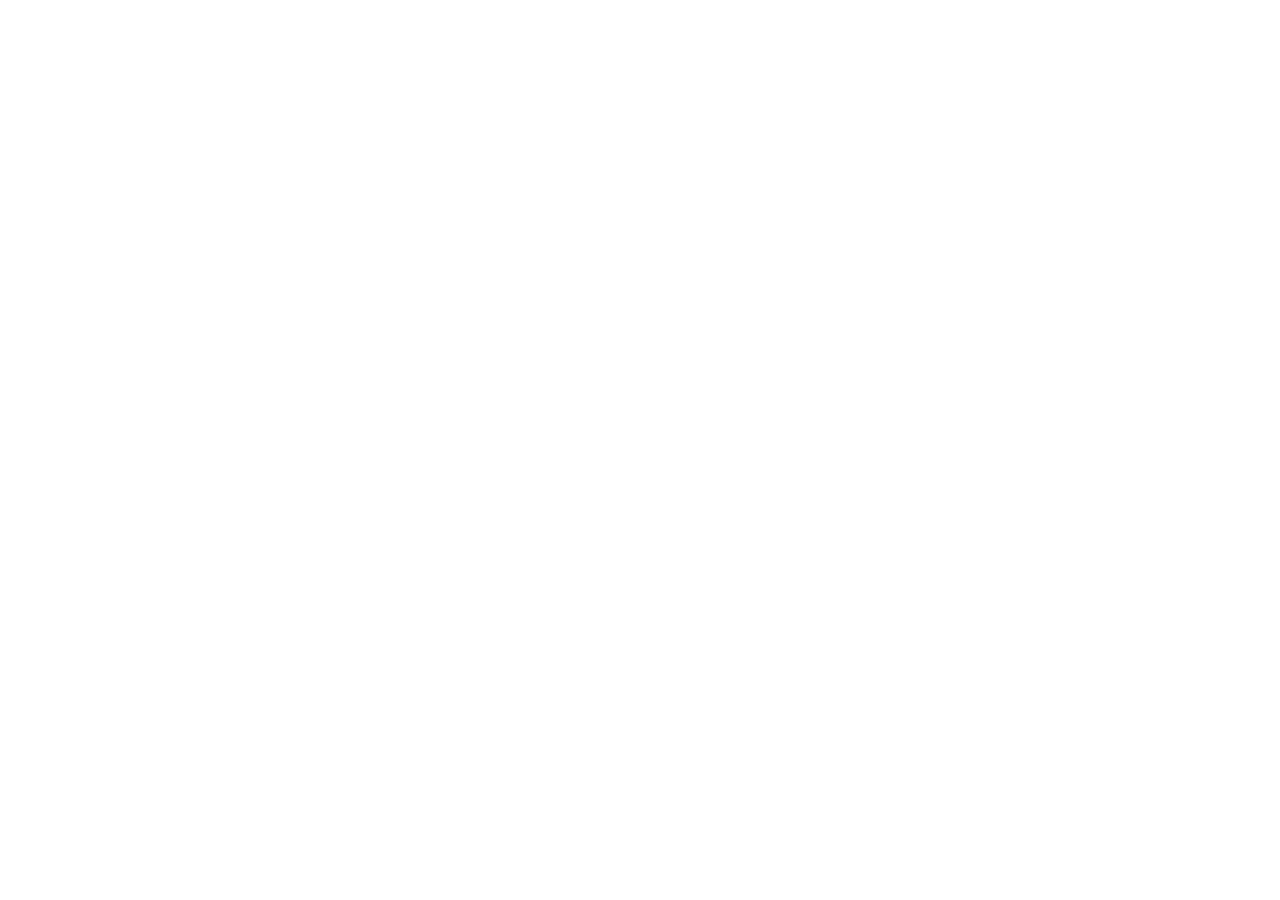
==== index.html @ 6f412467 "Added html skeleton" ====
<!DOCTYPE html>
<html lang="en">
    <head>
        <meta charset="UTF-8">
        <meta name="viewport" content="width=device-width, initial-scale=1.0">
        <title>MediGuide</title>
        <link rel="stylesheet" href="style.css">
    </head>
    <body>

    </body>
</html>
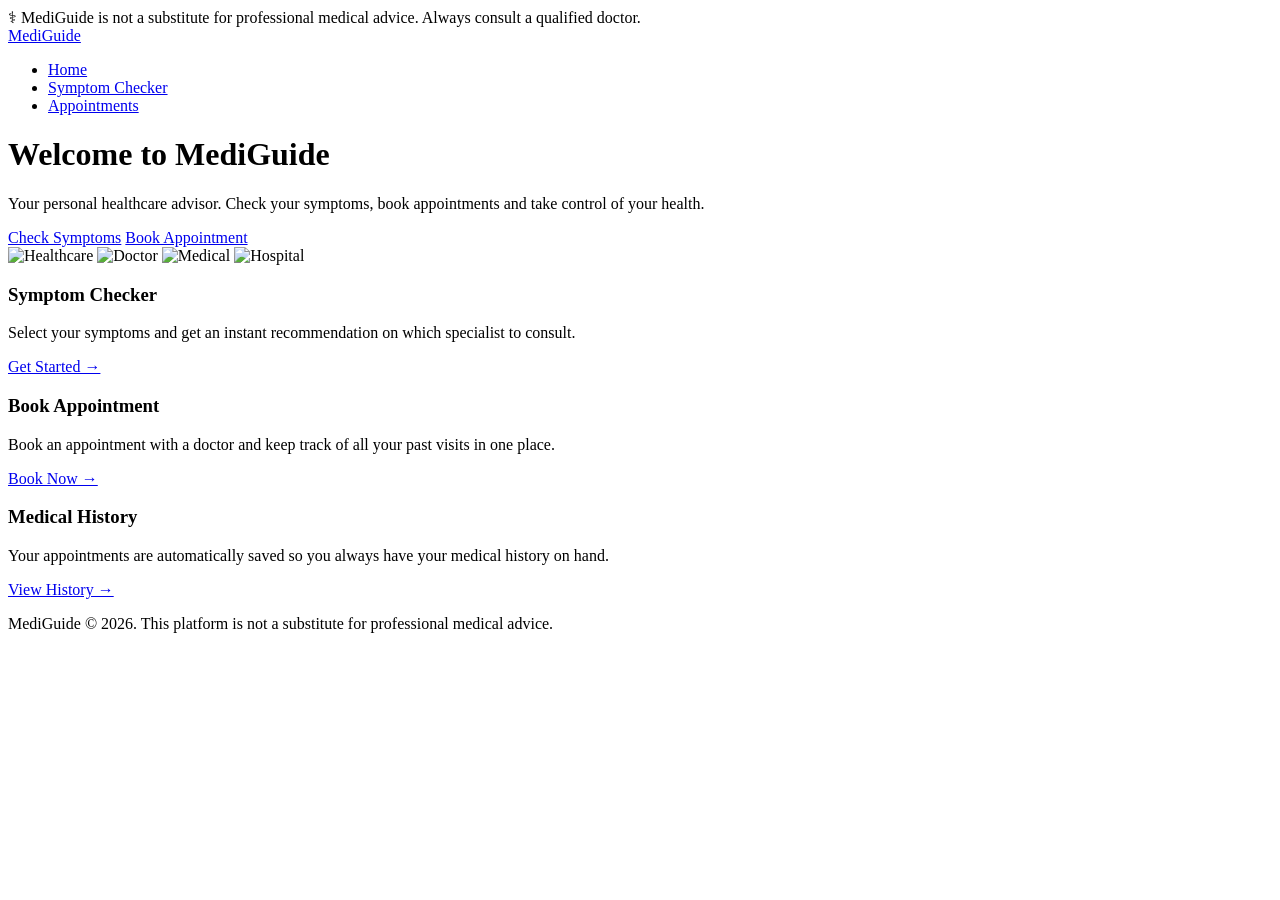
==== commit 9f927ab6: "add HTML for all pages" ====
--- a/index.html
+++ b/index.html
@@ -7,6 +7,59 @@
         <link rel="stylesheet" href="style.css">
     </head>
     <body>
+        <div class="disclaimer-bar">
+            ⚕ MediGuide is not a substitute for professional medical advice. Always consult a qualified doctor.
+        </div>
+        <nav>
+            <div class="logo">
+                <a href="index.html">MediGuide</a>
+            </div>
+            <ul>
+                <li><a href="index.html">Home</a></li>
+                <li><a href="symptom-checker.html">Symptom Checker</a></li>
+                <li><a href="appointment.html">Appointments</a></li>
+            </ul>
+        </nav>
+        <header>
+            <div class="hero">
+                <h1>Welcome to MediGuide</h1>
+                <p>Your personal healthcare advisor. Check your symptoms, book appointments and take control of your health.</p>
+                <div class="hero-buttons">
+                    <a href="symptom-checker.html" class="btn-primary">Check Symptoms</a>
+                    <a href="appointment.html" class="btn-secondary">Book Appointment</a>
+                </div>
+            </div>
+        </header>
 
+        <div class="carousel">
+            <div class="carousel-track">
+                <img src="images/slide1.jpg" alt="Healthcare">
+                <img src="images/slide2.jpg" alt="Doctor">
+                <img src="images/slide3.jpg" alt="Medical">
+                <img src="images/slide4.jpg" alt="Hospital">
+            </div>
+        </div>
+
+        <section class="features">
+            <div class="feature-card">
+                <h3>Symptom Checker</h3>
+                <p>Select your symptoms and get an instant recommendation on which specialist to consult.</p>
+                <a href="symptom-checker.html">Get Started →</a>
+            </div>
+            <div class="feature-card">
+                <h3>Book Appointment</h3>
+                <p>Book an appointment with a doctor and keep track of all your past visits in one place.</p>
+                <a href="appointment.html">Book Now →</a>
+            </div>
+            <div class="feature-card">
+                <h3>Medical History</h3>
+                <p>Your appointments are automatically saved so you always have your medical history on hand.</p>
+                <a href="appointment.html">View History →</a>
+            </div>
+        </section>
+
+        <footer>
+            <p>MediGuide &copy; 2026. This platform is not a substitute for professional medical advice.</p>
+        </footer>
     </body>
 </html>
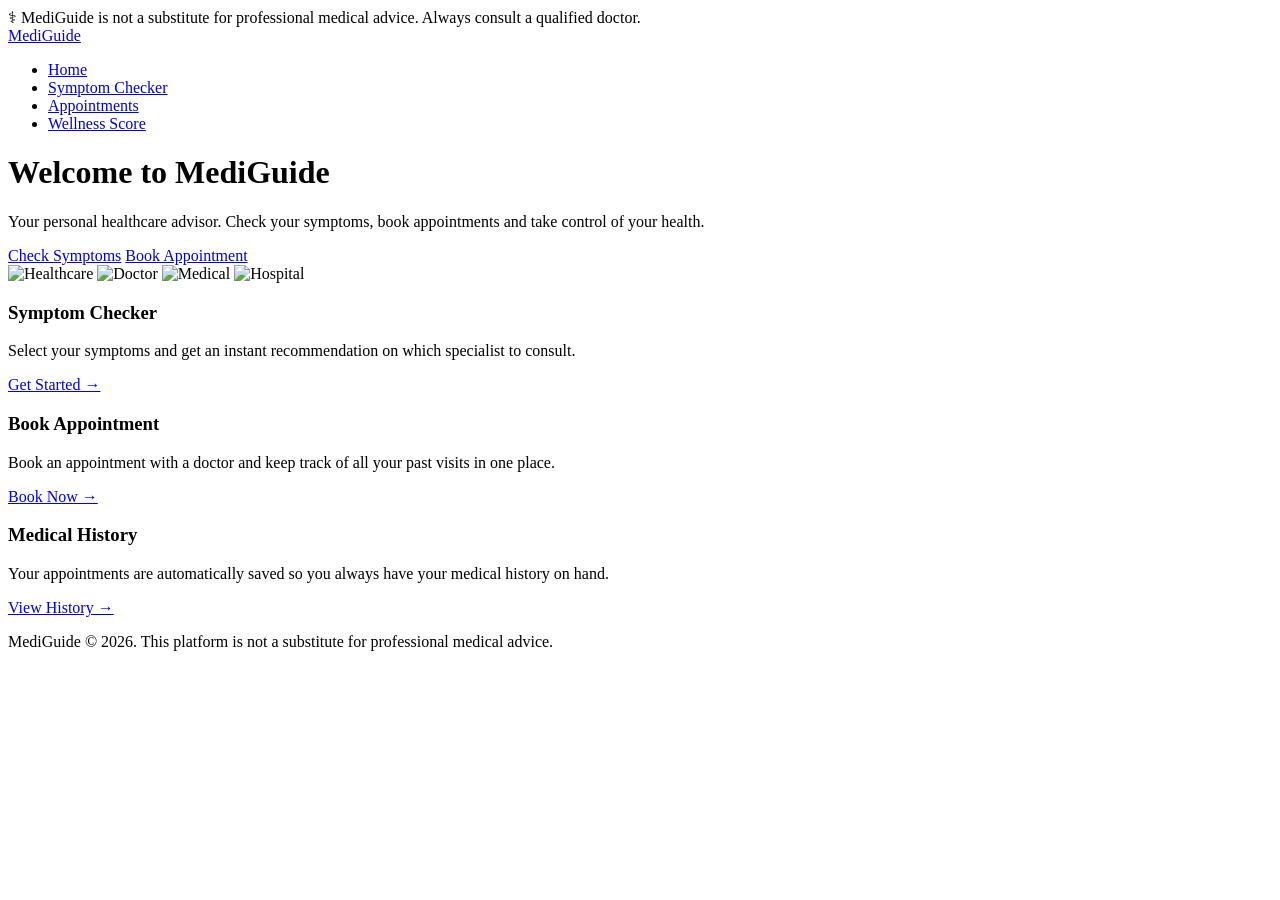
==== commit 5fd08032: "add complete HTML for all pages including wellness score" ====
--- a/index.html
+++ b/index.html
@@ -18,6 +18,7 @@
                 <li><a href="index.html">Home</a></li>
                 <li><a href="symptom-checker.html">Symptom Checker</a></li>
                 <li><a href="appointment.html">Appointments</a></li>
+                <li><a href="wellness.html">Wellness Score</a></li>
             </ul>
         </nav>
         <header>
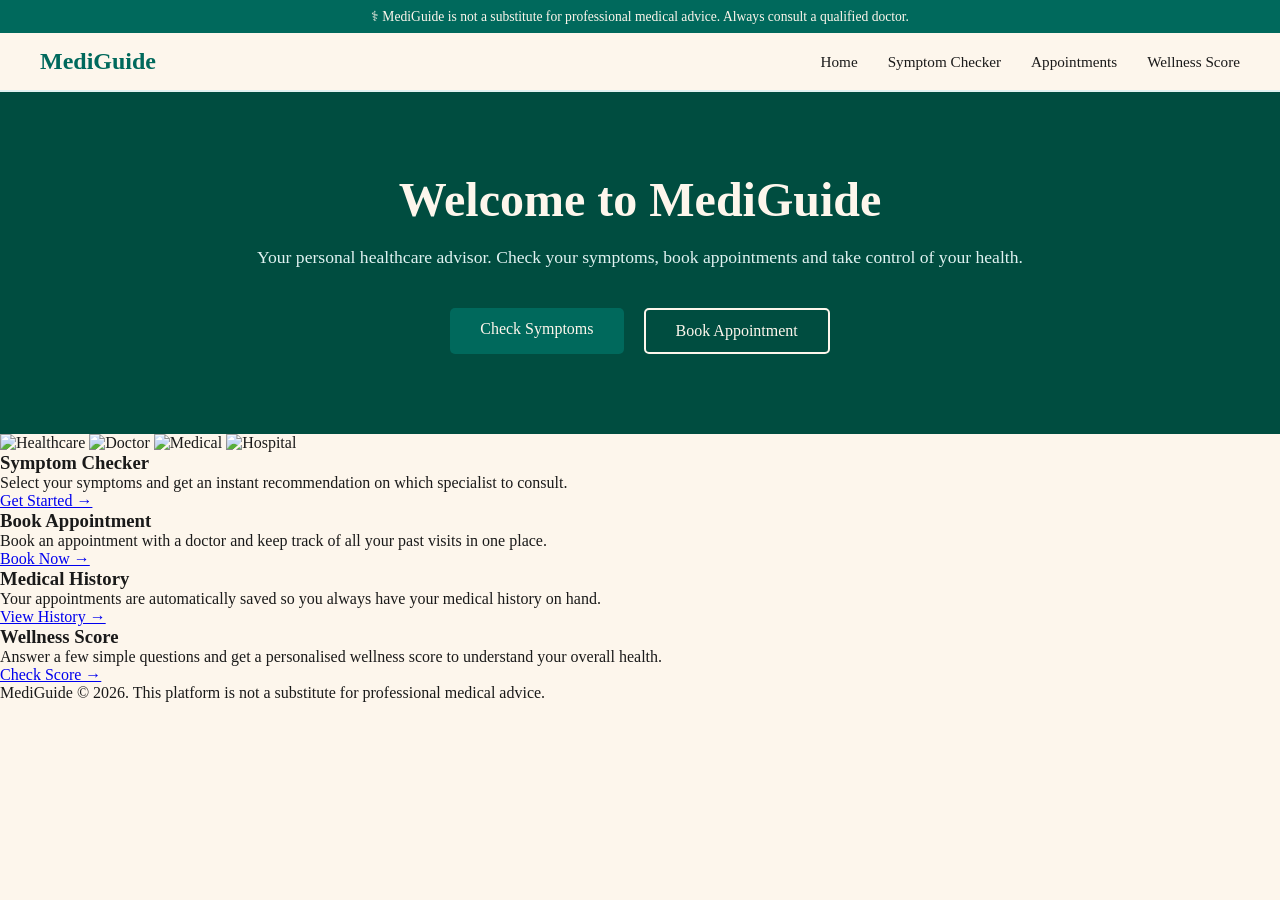
==== commit 0a4e2ba5: "Added Wellness Score" ====
--- a/index.html
+++ b/index.html
@@ -57,6 +57,11 @@
                 <p>Your appointments are automatically saved so you always have your medical history on hand.</p>
                 <a href="appointment.html">View History →</a>
             </div>
+            <div class="feature-card">
+                <h3>Wellness Score</h3>
+                    <p>Answer a few simple questions and get a personalised wellness score to understand your overall health.</p>
+                    <a href="wellness.html">Check Score →</a>
+            </div>
         </section>
 
         <footer>
--- a/style.css
+++ b/style.css
@@ -0,0 +1,124 @@
+*{
+    margin:0;
+    padding:0;
+    box-sizing: border-box;
+}
+
+body{
+    font-family:Georgia,serif;
+    background-color: #fdf6ec;
+    color: #1a1a1a;
+}
+
+:root {
+    --green: #00695c;
+    --light-green: #e0f2f1;
+    --dark-green: #004d40;
+    --white: #fdf6ec;
+    --grey: #f5f5f5;
+    --text: #1a1a1a;
+}
+
+.disclaimer-bar{
+    background-color: var(--green);
+    color: var(--white);
+    text-align: center;
+    padding: 8px 20px;
+    font-size: 0.85rem;
+}
+
+/*Navigation*/
+nav{
+    display: flex;
+    justify-content: space-between;
+    align-items: center;
+    background-color: var(--white);
+    padding: 15px 40px;
+    border-bottom: 2px solid var(--light-green);
+    position: sticky;
+    top: 0;
+    z-index: 100;
+}
+
+.logo a{
+    font-size: 1.5rem;
+    font-weight: bold;
+    color: var(--green);
+    text-decoration: none;
+}
+
+nav ul {
+    list-style: none;
+    display: flex;
+    gap: 30px;
+}
+
+nav ul li a {
+    text-decoration: none;
+    color: var(--text);
+    font-size: 0.95rem;
+}
+
+nav ul li a:hover {
+    color: var(--green);
+}
+
+/*Hero*/
+header {
+    background-color: var(--dark-green);
+    color: var(--white);
+    padding: 80px 40px;
+    text-align: center;
+}
+
+.hero h1 {
+    font-size: 3rem;
+    margin-bottom: 20px;
+    color: var(--white);
+}
+
+.hero p {
+    font-size: 1.1rem;
+    margin-bottom: 40px;
+    color: var(--light-green);
+}
+
+.hero-buttons {
+    display: flex;
+    justify-content: center;
+    gap: 20px;
+}
+
+/*Buttons*/
+.btn-primary {
+    background-color: var(--green);
+    color: var(--white);
+    padding: 12px 30px;
+    border: none;
+    border-radius: 5px;
+    font-family: Georgia, serif;
+    font-size: 1rem;
+    cursor: pointer;
+    text-decoration: none;
+}
+
+.btn-primary:hover {
+    background-color: var(--white);
+    color: var(--dark-green);
+}
+
+.btn-secondary {
+    background-color: transparent;
+    color: var(--white);
+    padding: 12px 30px;
+    border: 2px solid var(--white);
+    border-radius: 5px;
+    font-family: Georgia, serif;
+    font-size: 1rem;
+    cursor: pointer;
+    text-decoration: none;
+}
+
+.btn-secondary:hover {
+    background-color: var(--green);
+}
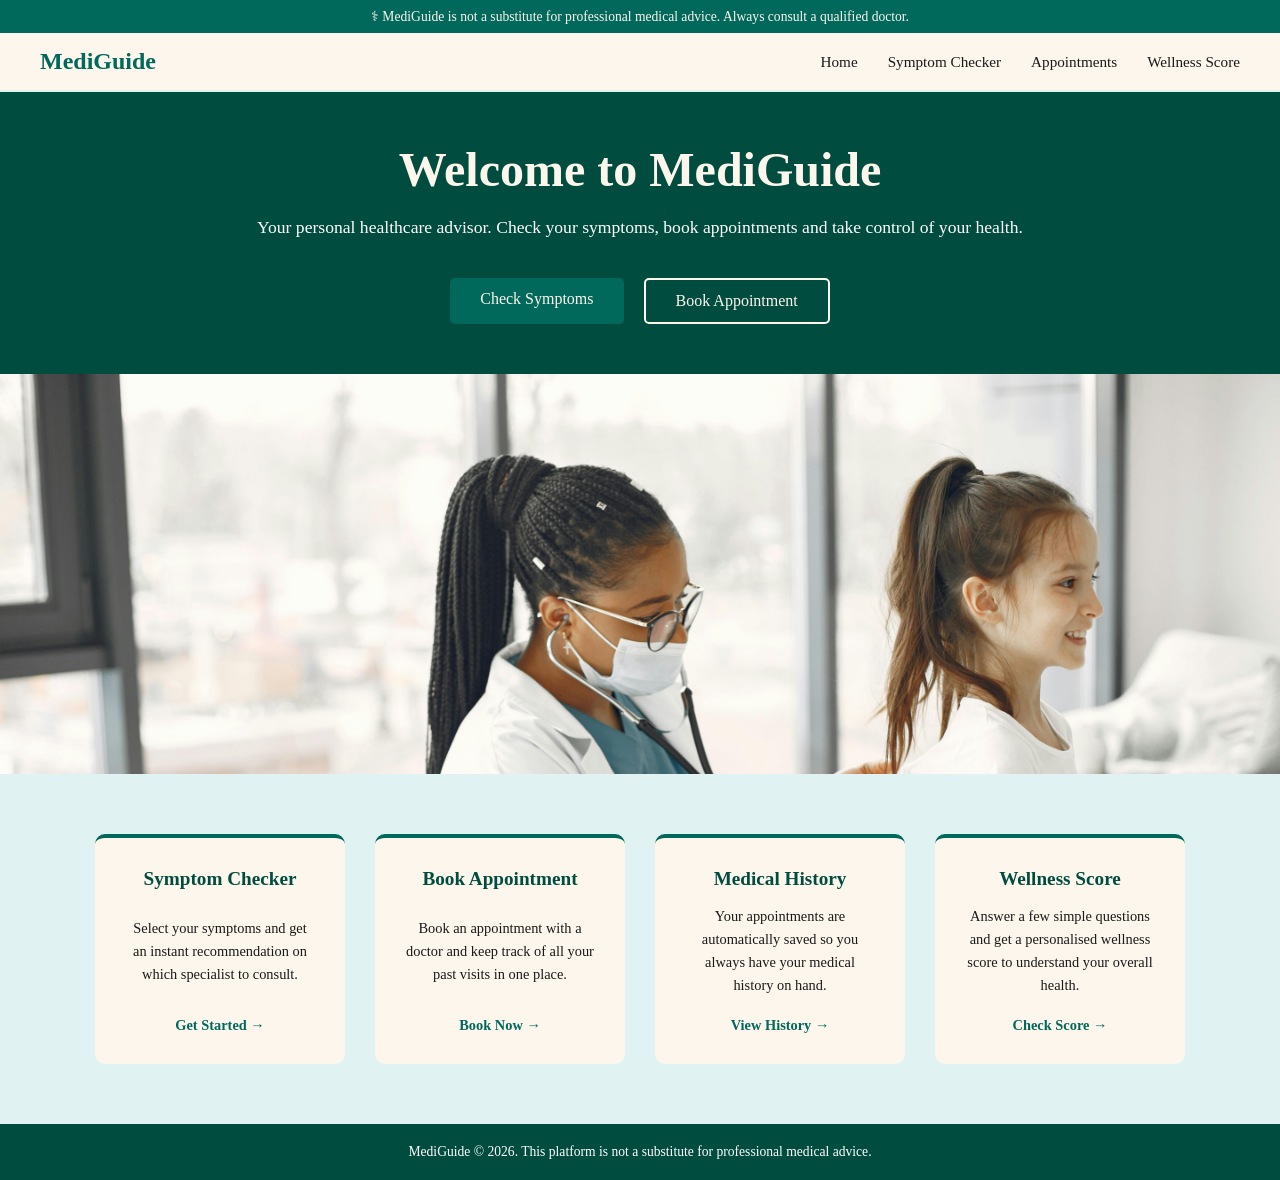
==== commit 8a5403ab: "added 🩺emoji" ====
--- a/index.html
+++ b/index.html
@@ -5,6 +5,7 @@
         <meta name="viewport" content="width=device-width, initial-scale=1.0">
         <title>MediGuide</title>
         <link rel="stylesheet" href="style.css">
+        <link rel="icon" href="data:image/svg+xml,<svg xmlns=%22http://www.w3.org/2000/svg%22 viewBox=%220 0 100 100%22><text y=%22.9em%22 font-size=%2290%22>🩺</text></svg>">
     </head>
     <body>
         <div class="disclaimer-bar">
--- a/style.css
+++ b/style.css
@@ -67,7 +67,7 @@
 header {
     background-color: var(--dark-green);
     color: var(--white);
-    padding: 80px 40px;
+    padding: 50px 40px;
     text-align: center;
 }
 
@@ -80,7 +80,7 @@
 .hero p {
     font-size: 1.1rem;
     margin-bottom: 40px;
-    color: var(--light-green);
+    color: #ffffff;
 }
 
 .hero-buttons {
@@ -122,3 +122,451 @@
 .btn-secondary:hover {
     background-color: var(--green);
 }
+
+/* Feature Cards */
+.features {
+    display: flex;
+    justify-content: center;
+    gap: 30px;
+    padding: 60px 40px;
+    background-color: var(--light-green);
+}
+
+.feature-card {
+    background-color: var(--white);
+    border-radius: 10px;
+    padding: 30px;
+    width: 250px;
+    text-align: center;
+    border-top: 4px solid var(--green);
+    display: flex;
+    flex-direction: column;
+    justify-content: space-between;
+    min-height: 220px;
+}
+
+.feature-card h3 {
+    color: var(--dark-green);
+    margin-bottom: 15px;
+    font-size: 1.2rem;
+}
+
+.feature-card p {
+    color: var(--text);
+    font-size: 0.9rem;
+    line-height: 1.6;
+    margin-bottom: 20px;
+}
+
+.feature-card a {
+    color: var(--green);
+    text-decoration: none;
+    font-weight: bold;
+    font-size: 0.9rem;
+}
+
+.feature-card a:hover {
+    color: var(--dark-green);
+}
+
+/* Carousel */
+.carousel {
+    overflow: hidden;
+    width: 100%;
+    height: 400px;
+    position: relative;
+}
+
+.carousel-track {
+    display: flex;
+    height: 100%;
+    animation: slide 20s infinite linear;
+}
+
+.carousel-track img {
+    min-width: 100%;
+    height: 100%;
+    object-fit: cover;
+}
+
+@keyframes slide {
+    0% { transform: translateX(0); }
+    20% { transform: translateX(0); }
+    25% { transform: translateX(-100%); }
+    45% { transform: translateX(-100%); }
+    50% { transform: translateX(-200%); }
+    70% { transform: translateX(-200%); }
+    75% { transform: translateX(-300%); }
+    95% { transform: translateX(-300%); }
+    100% { transform: translateX(0); }
+}
+
+.carousel-track img:nth-child(1) {
+    object-position: center top;
+}
+
+.carousel-track img:nth-child(2) {
+    object-position: center center;
+}
+
+.carousel-track img:nth-child(3) {
+    object-position: center top;
+}
+
+.carousel-track img:nth-child(4) {
+    object-position: center center;
+}
+
+footer {
+    background-color: var(--dark-green);
+    color: #ffffff;
+    text-align: center;
+    padding: 20px 40px;
+    font-size: 0.85rem;
+}
+
+/* Symptom Checker Page */
+.checker-container {
+    max-width: 900px;
+    margin: 60px auto;
+    padding: 0 40px;
+}
+
+.checker-container h1 {
+    color: var(--dark-green);
+    font-size: 2rem;
+    margin-bottom: 10px;
+}
+
+.checker-container .disclaimer {
+    color: #ad1818;
+    font-size: 0.85rem;
+    margin-bottom: 40px;
+    font-style: italic;
+}
+
+.symptoms-grid {
+    display: grid;
+    grid-template-columns: repeat(4, 1fr);
+    gap: 15px;
+    margin-bottom: 40px;
+}
+
+.symptoms-grid label {
+    background-color: var(--light-green);
+    padding: 12px 15px;
+    border-radius: 8px;
+    font-size: 0.9rem;
+    cursor: pointer;
+    display: flex;
+    align-items: center;
+    gap: 10px;
+    border: 2px solid transparent;
+}
+
+.symptoms-grid label:hover {
+    border: 2px solid var(--green);
+}
+
+.symptoms-grid input[type="checkbox"] {
+    accent-color: var(--green);
+    width: 16px;
+    height: 16px;
+}
+
+.btn-trial{
+    background-color: var(--dark-green);
+    color: var(--white);
+    padding: 12px 30px;
+    border: none;
+    border-radius: 5px;
+    font-family: Georgia, serif;
+    font-size: 1rem;
+    cursor: pointer;
+    align-items: center;
+    text-decoration: none;
+}
+
+.btn-trial:hover {
+    background-color: var(--green);
+    color: var(--white);
+}
+
+.result {
+    margin-top: 40px;
+    padding: 30px;
+    background-color: var(--light-green);
+    border-radius: 10px;
+    border-left: 5px solid var(--green);
+    display: none;
+}
+
+.result h2 {
+    color: var(--dark-green);
+    margin-bottom: 15px;
+}
+
+.result p {
+    font-size: 1rem;
+    line-height: 1.8;
+}
+
+/* Appointment Page */
+.appointment-container {
+    display: flex;
+    gap: 60px;
+    max-width: 1100px;
+    margin: 60px auto;
+    padding: 0 40px;
+}
+
+.booking-section {
+    flex: 1;
+}
+
+.booking-section h1 {
+    color: var(--dark-green);
+    font-size: 2rem;
+    margin-bottom: 10px;
+}
+
+.booking-section p {
+    color: #888;
+    font-size: 0.9rem;
+    margin-bottom: 30px;
+}
+
+.form-group {
+    margin-bottom: 20px;
+}
+
+.form-group label {
+    display: block;
+    font-size: 0.9rem;
+    color: var(--dark-green);
+    margin-bottom: 8px;
+    font-weight: bold;
+}
+
+.form-group input,
+.form-group select,
+.form-group textarea {
+    width: 100%;
+    padding: 12px 15px;
+    border: 2px solid var(--light-green);
+    border-radius: 8px;
+    font-family: Georgia, serif;
+    font-size: 0.95rem;
+    background-color: var(--white);
+    color: var(--text);
+}
+
+.form-group input:focus,
+.form-group select:focus,
+.form-group textarea:focus {
+    outline: none;
+    border-color: var(--green);
+}
+
+.form-group textarea {
+    height: 100px;
+    resize: none;
+}
+
+/* History Section */
+.history-section {
+    flex: 1;
+}
+
+.history-section h2 {
+    color: var(--dark-green);
+    font-size: 1.8rem;
+    margin-bottom: 10px;
+}
+
+.history-section p {
+    color: #888;
+    font-size: 0.9rem;
+    margin-bottom: 30px;
+}
+
+#history-list {
+    display: flex;
+    flex-direction: column;
+    gap: 15px;
+    margin-bottom: 20px;
+}
+
+.history-card {
+    background-color: var(--light-green);
+    border-radius: 10px;
+    padding: 20px;
+    border-left: 5px solid var(--green);
+}
+
+.history-card h3 {
+    color: var(--dark-green);
+    margin-bottom: 8px;
+    font-size: 1rem;
+}
+
+.history-card p {
+    font-size: 0.85rem;
+    color: var(--text);
+    margin: 0;
+}
+
+.btn-hist{
+    background-color: var(--white);
+    color: var(--dark-green);
+    padding: 10px 30px;
+    border: 2px solid var(--dark-green);
+    border-radius: 5px;
+    font-family: Georgia, serif;
+    font-size: 1rem;
+    cursor: pointer;
+    align-items: center;
+    text-decoration: none;
+}
+
+.btn-hist:hover {
+    border:2px solid var(--dark-green);
+    background-color: var(--dark-green);
+    color: var(--white);
+}
+
+/* Wellness Page */
+.wellness-container {
+    max-width: 900px;
+    margin: 60px auto;
+    padding: 0 40px;
+}
+
+.wellness-container h1 {
+    color: var(--dark-green);
+    font-size: 2rem;
+    margin-bottom: 10px;
+}
+
+.wellness-container > p {
+    color: #888;
+    font-size: 0.9rem;
+    margin-bottom: 40px;
+}
+
+.wellness-form .form-group {
+    margin-bottom: 30px;
+}
+
+.wellness-form .form-group label {
+    display: block;
+    font-size: 1rem;
+    color: var(--dark-green);
+    font-weight: bold;
+    margin-bottom: 12px;
+}
+
+.radio-group {
+    display: flex;
+    gap: 15px;
+    flex-wrap: wrap;
+}
+
+.radio-group label {
+    background-color: var(--light-green);
+    padding: 10px 20px;
+    border-radius: 25px;
+    font-size: 0.9rem;
+    cursor: pointer;
+    display: flex;
+    flex-direction: row;
+    align-items: center;
+    gap: 8px;
+    border: 2px solid transparent;
+}
+
+.radio-group label:hover {
+    border: 2px solid var(--green);
+}
+
+.radio-group input[type="radio"] {
+    accent-color: var(--green);
+    display: inline;
+    width: auto;
+    margin: 0;
+}
+/* Wellness Result */
+.wellness-result {
+    margin-top: 50px;
+    display: none;
+}
+
+.score-bar-container {
+    background-color: var(--light-green);
+    border-radius: 50px;
+    height: 30px;
+    width: 100%;
+    margin: 20px 0;
+    overflow: hidden;
+}
+
+.score-bar {
+    height: 100%;
+    border-radius: 50px;
+    background-color: var(--green);
+    transition: width 1s ease;
+}
+
+.score-number {
+    font-size: 3rem;
+    font-weight: bold;
+    color: var(--dark-green);
+    text-align: center;
+    margin: 20px 0;
+}
+
+.score-rating {
+    font-size: 1.5rem;
+    font-weight: bold;
+    text-align: center;
+    margin-bottom: 30px;
+}
+
+.score-tips {
+    background-color: var(--light-green);
+    border-radius: 10px;
+    padding: 25px;
+    border-left: 5px solid var(--green);
+}
+
+.score-tips h3 {
+    color: var(--dark-green);
+    margin-bottom: 15px;
+}
+
+.score-tips ul {
+    list-style: none;
+    padding: 0;
+}
+
+.score-tips ul li {
+    padding: 8px 0;
+    font-size: 0.95rem;
+    border-bottom: 1px solid var(--light-green);
+    color: var(--text);
+}
+
+.score-tips ul li::before {
+    content: "→ ";
+    color: var(--green);
+    font-weight: bold;
+}
+
+.score-recommendation {
+    margin-top: 20px;
+    padding: 20px;
+    border-radius: 10px;
+    text-align: center;
+    font-size: 1rem;
+    font-weight: bold;
+}
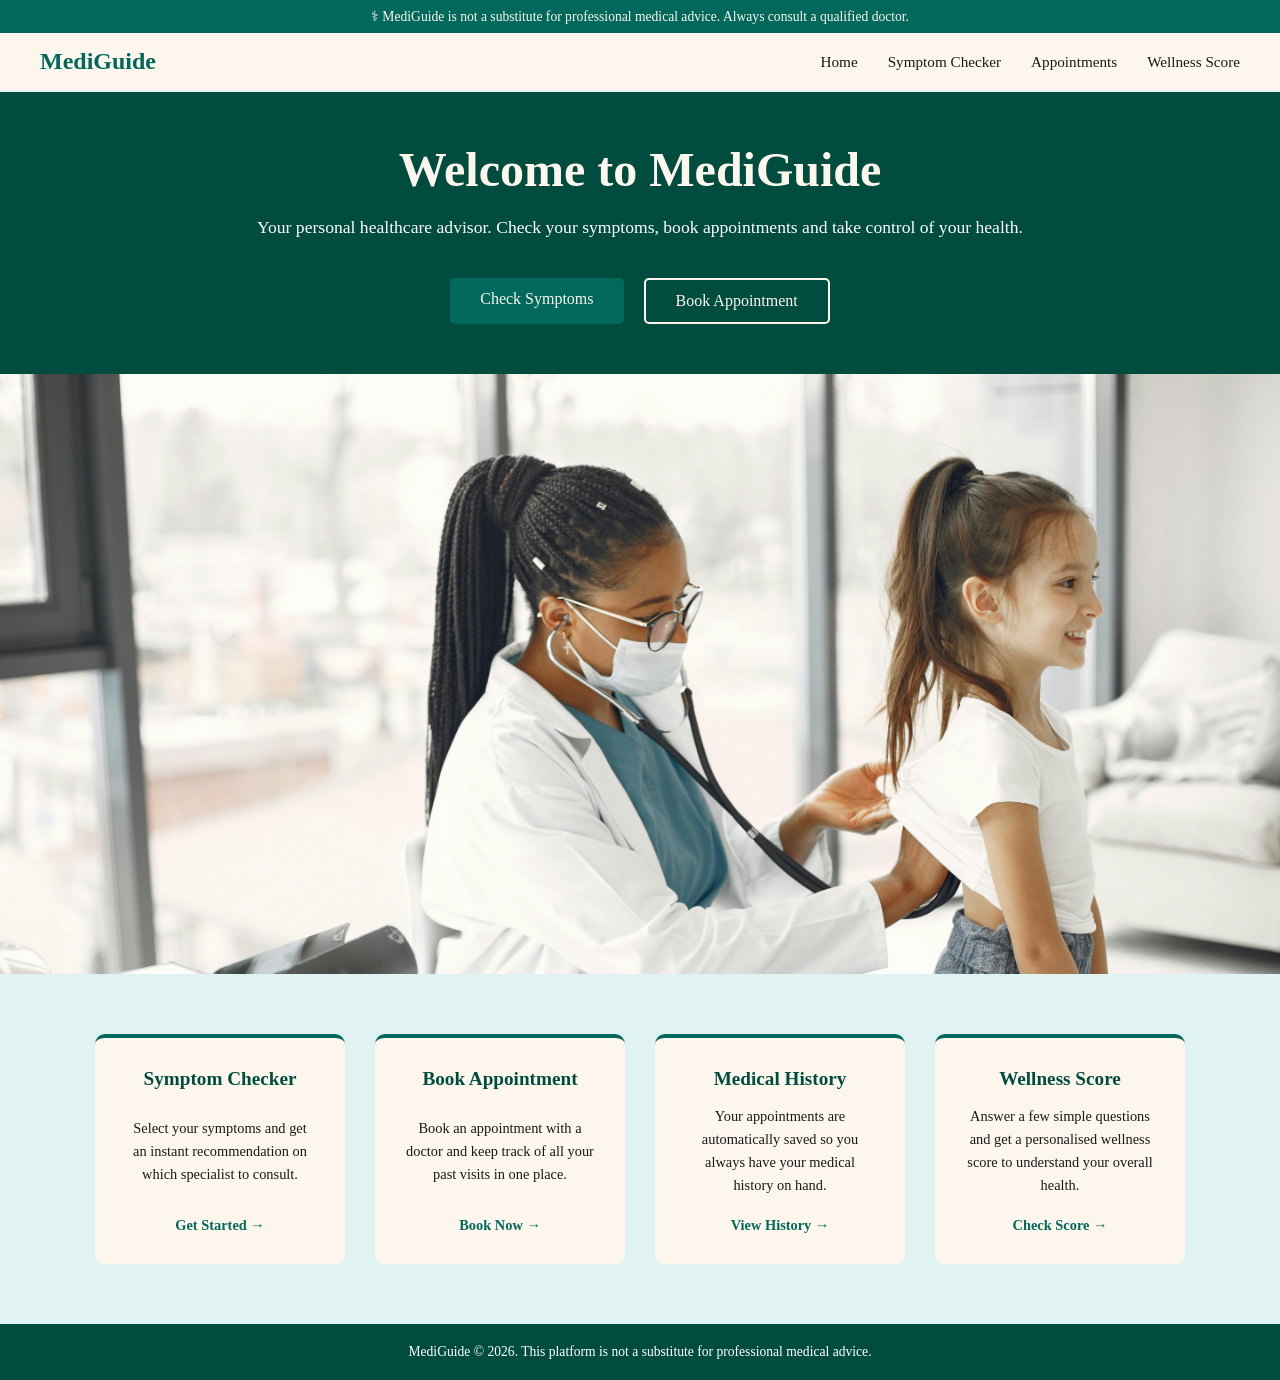
==== commit 5cb61f32: "Fixed timing" ====
--- a/index.html
+++ b/index.html
@@ -39,6 +39,7 @@
                 <img src="images/slide2.jpg" alt="Doctor">
                 <img src="images/slide3.jpg" alt="Medical">
                 <img src="images/slide4.jpg" alt="Hospital">
+                <img src="images/slide5.jpg" alt="Hospital">
             </div>
         </div>
 
--- a/style.css
+++ b/style.css
@@ -173,7 +173,7 @@
 .carousel {
     overflow: hidden;
     width: 100%;
-    height: 400px;
+    height: 600px;
     position: relative;
 }
 
@@ -191,13 +191,15 @@
 
 @keyframes slide {
     0% { transform: translateX(0); }
-    20% { transform: translateX(0); }
-    25% { transform: translateX(-100%); }
-    45% { transform: translateX(-100%); }
+    10% { transform: translateX(0); }
+    15% { transform: translateX(-100%); }
+    35% { transform: translateX(-100%); }
+    40% { transform: translateX(-200%); }
     50% { transform: translateX(-200%); }
-    70% { transform: translateX(-200%); }
-    75% { transform: translateX(-300%); }
-    95% { transform: translateX(-300%); }
+    55% { transform: translateX(-300%); }
+    65% { transform: translateX(-300%); }
+    70% { transform: translateX(-400%); }
+    85% { transform: translateX(-400%); }
     100% { transform: translateX(0); }
 }
 
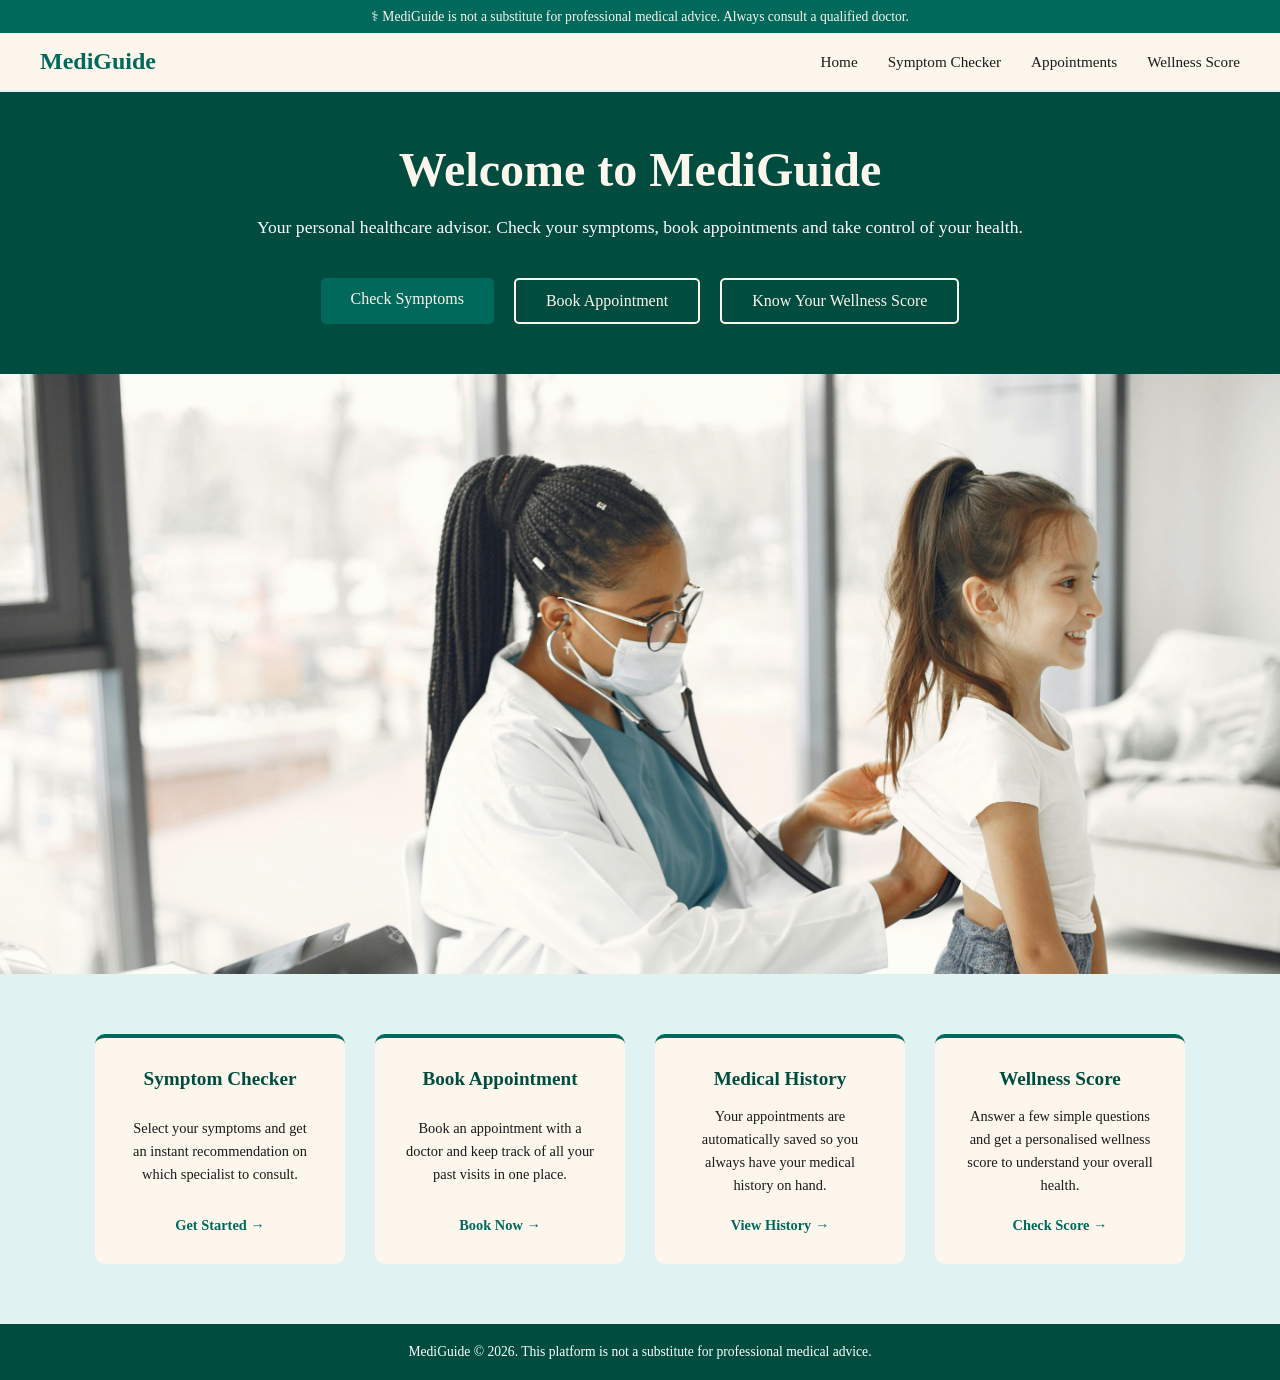
==== commit 7316f232: "Added Phone and Timeslot" ====
--- a/index.html
+++ b/index.html
@@ -29,6 +29,7 @@
                 <div class="hero-buttons">
                     <a href="symptom-checker.html" class="btn-primary">Check Symptoms</a>
                     <a href="appointment.html" class="btn-secondary">Book Appointment</a>
+                    <a href="wellness.html" class="btn-secondary">Know Your Wellness Score</a>
                 </div>
             </div>
         </header>
--- a/style.css
+++ b/style.css
@@ -180,7 +180,7 @@
 .carousel-track {
     display: flex;
     height: 100%;
-    animation: slide 20s infinite linear;
+    animation: slide 25s infinite linear;
 }
 
 .carousel-track img {
@@ -191,15 +191,15 @@
 
 @keyframes slide {
     0% { transform: translateX(0); }
-    10% { transform: translateX(0); }
-    15% { transform: translateX(-100%); }
+    15% { transform: translateX(0); }
+    20% { transform: translateX(-100%); }
     35% { transform: translateX(-100%); }
     40% { transform: translateX(-200%); }
-    50% { transform: translateX(-200%); }
-    55% { transform: translateX(-300%); }
-    65% { transform: translateX(-300%); }
-    70% { transform: translateX(-400%); }
-    85% { transform: translateX(-400%); }
+    55% { transform: translateX(-200%); }
+    60% { transform: translateX(-300%); }
+    75% { transform: translateX(-300%); }
+    80% { transform: translateX(-400%); }
+    95% { transform: translateX(-400%); }
     100% { transform: translateX(0); }
 }
 
@@ -572,3 +572,34 @@
     font-size: 1rem;
     font-weight: bold;
 }
+
+.score-circle-outer {
+    width: 220px;
+    height: 220px;
+    border-radius: 50%;
+    display: flex;
+    align-items: center;
+    justify-content: center;
+    margin: 0 auto 30px;
+}
+
+.score-circle-inner {
+    width: 165px;
+    height: 165px;
+    border-radius: 50%;
+    background-color: #fdf6ec;
+    display: flex;
+    flex-direction: column;
+    align-items: center;
+    justify-content: center;
+}
+
+.score-circle-inner .score-number {
+    font-size: 3rem;
+    font-weight: bold;
+}
+
+.score-circle-inner .score-label {
+    font-size: 0.85rem;
+    color: #888;
+}
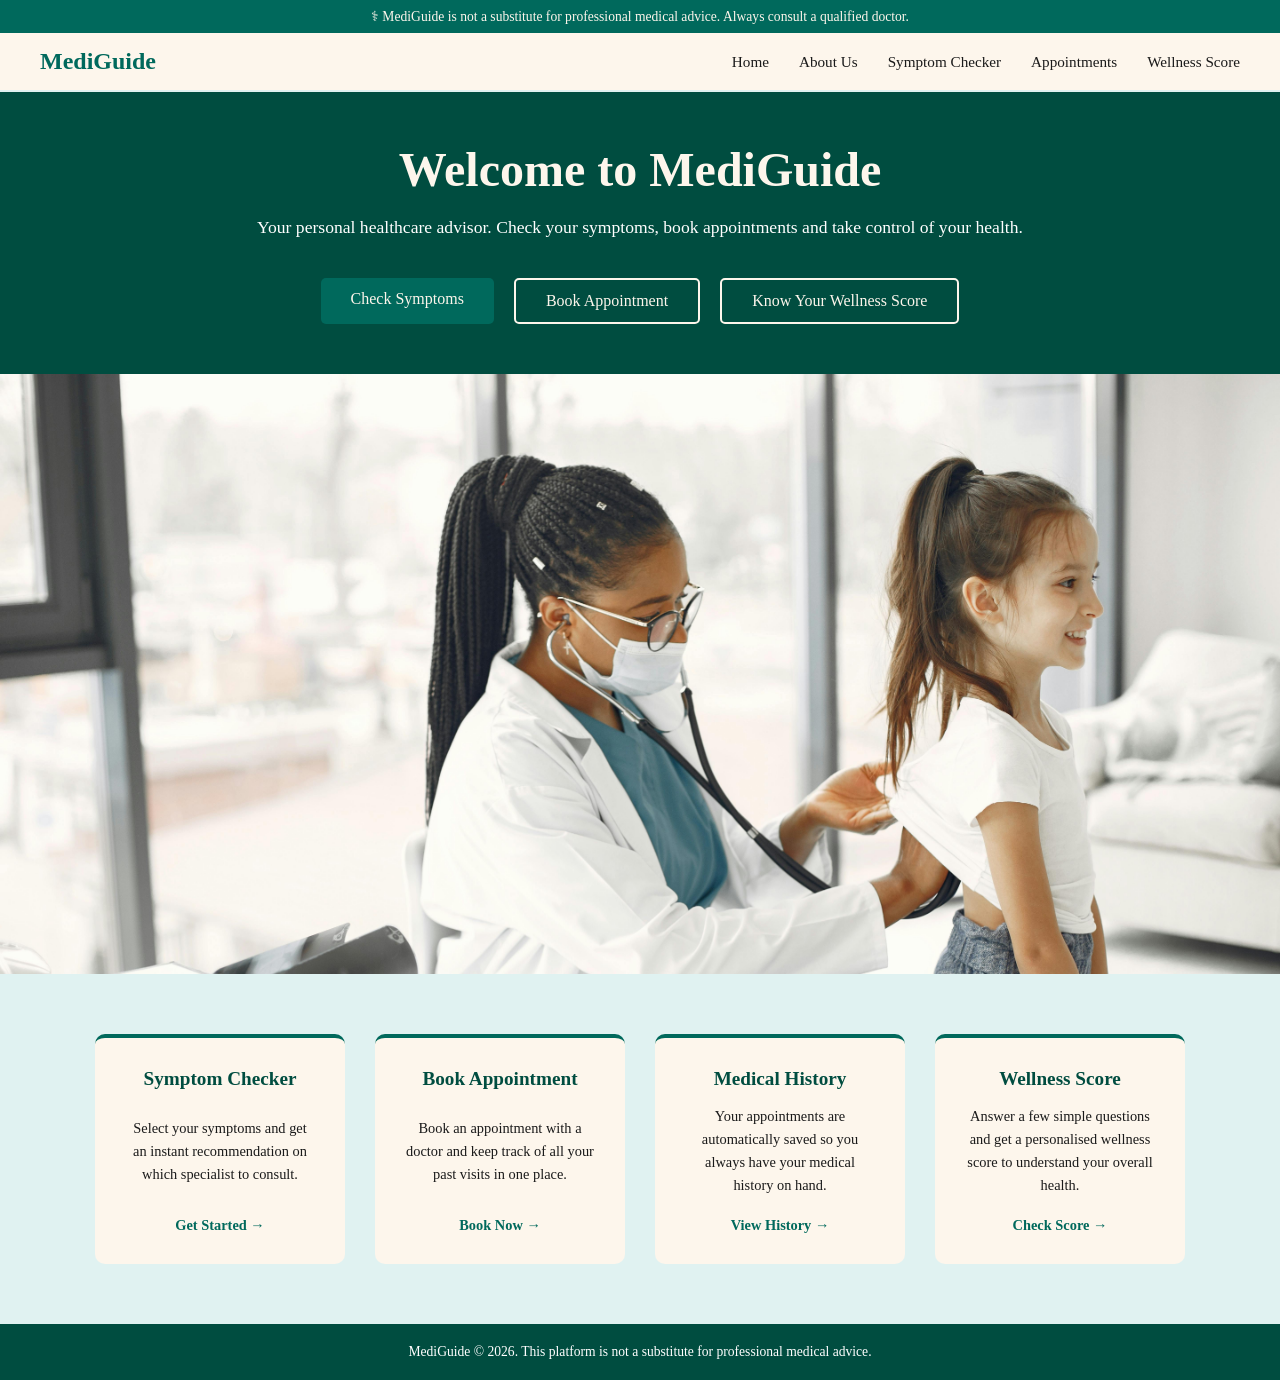
==== commit c854671d: "About US" ====
--- a/index.html
+++ b/index.html
@@ -17,6 +17,7 @@
             </div>
             <ul>
                 <li><a href="index.html">Home</a></li>
+                <li><a href="aboutus.html">About Us</a></li>
                 <li><a href="symptom-checker.html">Symptom Checker</a></li>
                 <li><a href="appointment.html">Appointments</a></li>
                 <li><a href="wellness.html">Wellness Score</a></li>
--- a/style.css
+++ b/style.css
@@ -603,3 +603,62 @@
     font-size: 0.85rem;
     color: #888;
 }
+
+/* About Page */
+.about-container {
+    max-width: 800px;
+    margin: 60px auto;
+    padding: 0 40px;
+}
+
+.about-hero {
+    text-align: center;
+    margin-bottom: 80px;
+}
+
+.about-hero h1 {
+    color: var(--dark-green);
+    font-size: 2.5rem;
+    margin-bottom: 15px;
+}
+
+.about-hero p {
+    color: #888;
+    font-size: 1.1rem;
+    font-style: italic;
+}
+
+.about-sections {
+    display: flex;
+    flex-direction: column;
+    gap: 80px;
+    margin-bottom: 80px;
+}
+
+.about-section {
+    border-left: 5px solid var(--green);
+    padding: 30px 40px;
+    background-color: var(--light-green);
+    border-radius: 0 10px 10px 0;
+    opacity: 0;
+    transform: translateY(40px);
+    transition: opacity 0.7s ease, transform 0.7s ease;
+}
+
+.about-section.visible {
+    opacity: 1;
+    transform: translateY(0);
+}
+
+.about-section h2 {
+    color: var(--dark-green);
+    font-size: 1.5rem;
+    margin-bottom: 15px;
+}
+
+.about-section p {
+    font-size: 0.95rem;
+    line-height: 1.8;
+    color: var(--text);
+}
+
